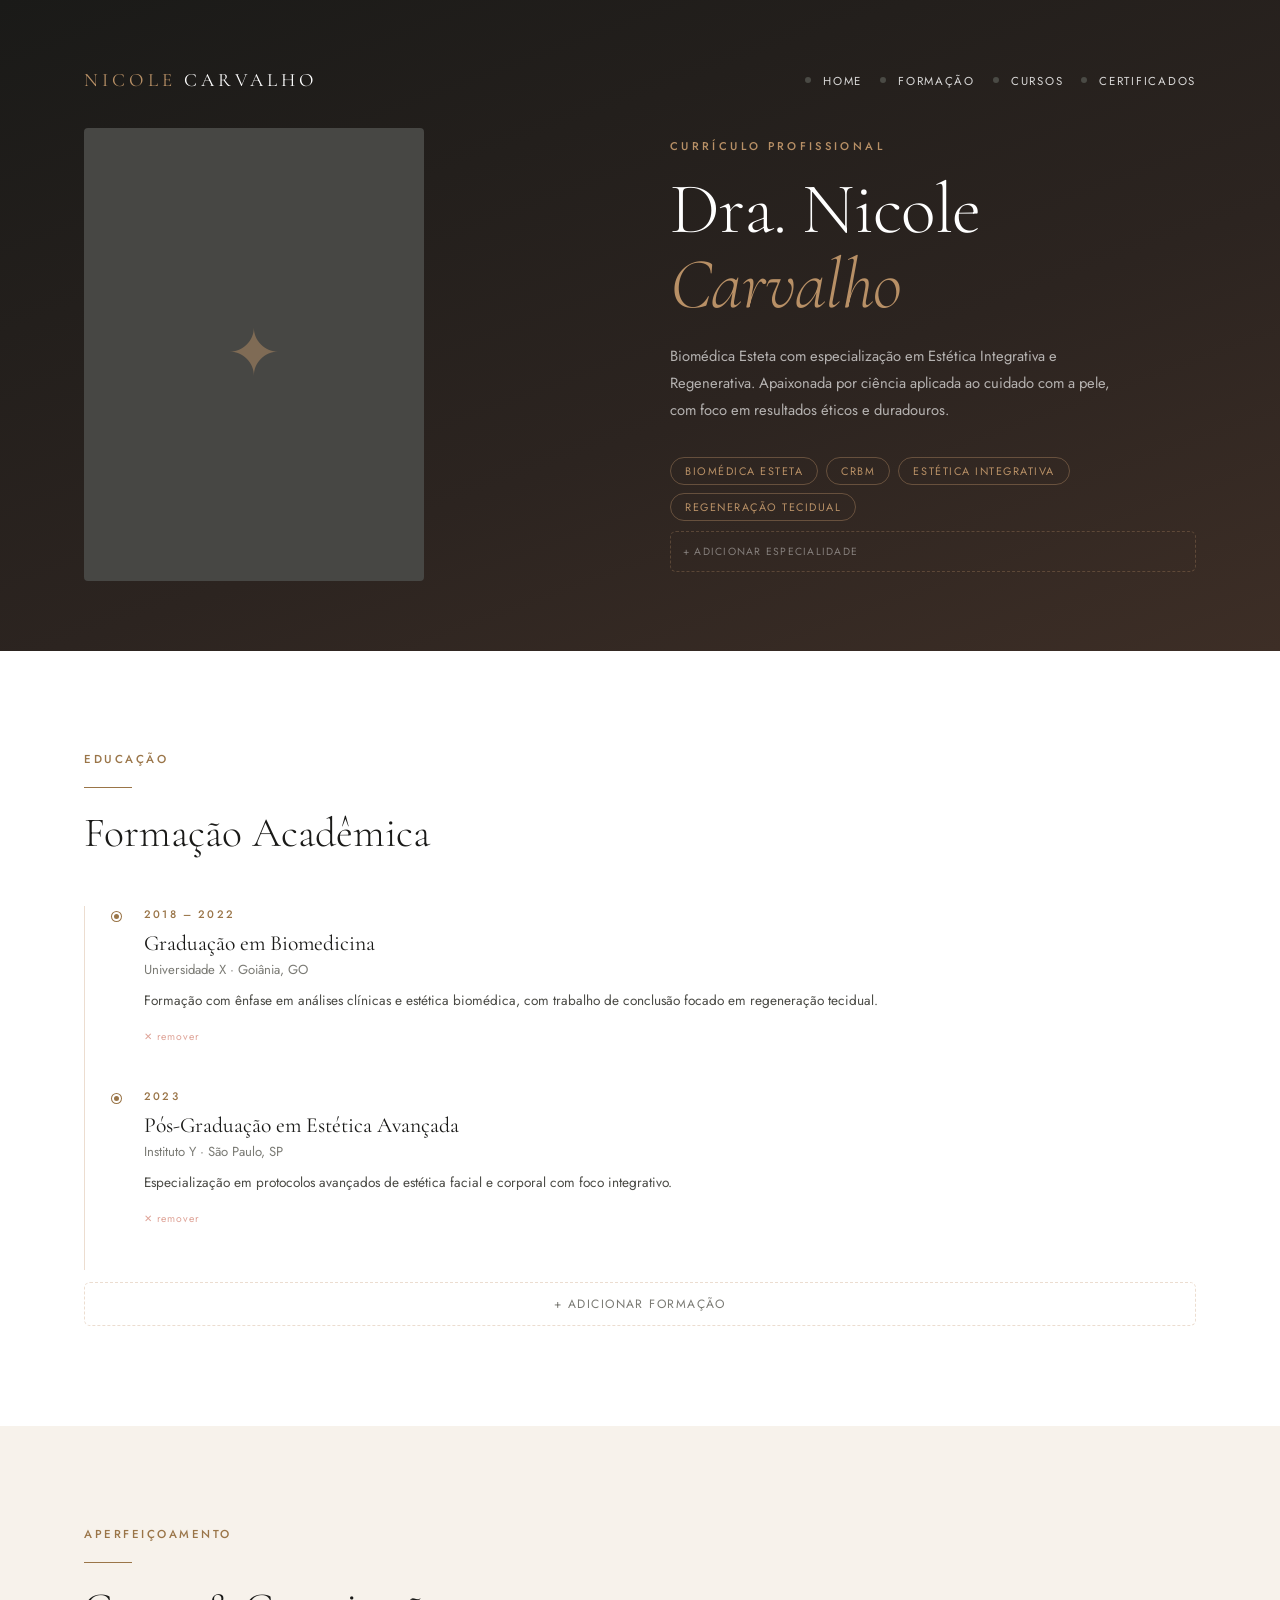
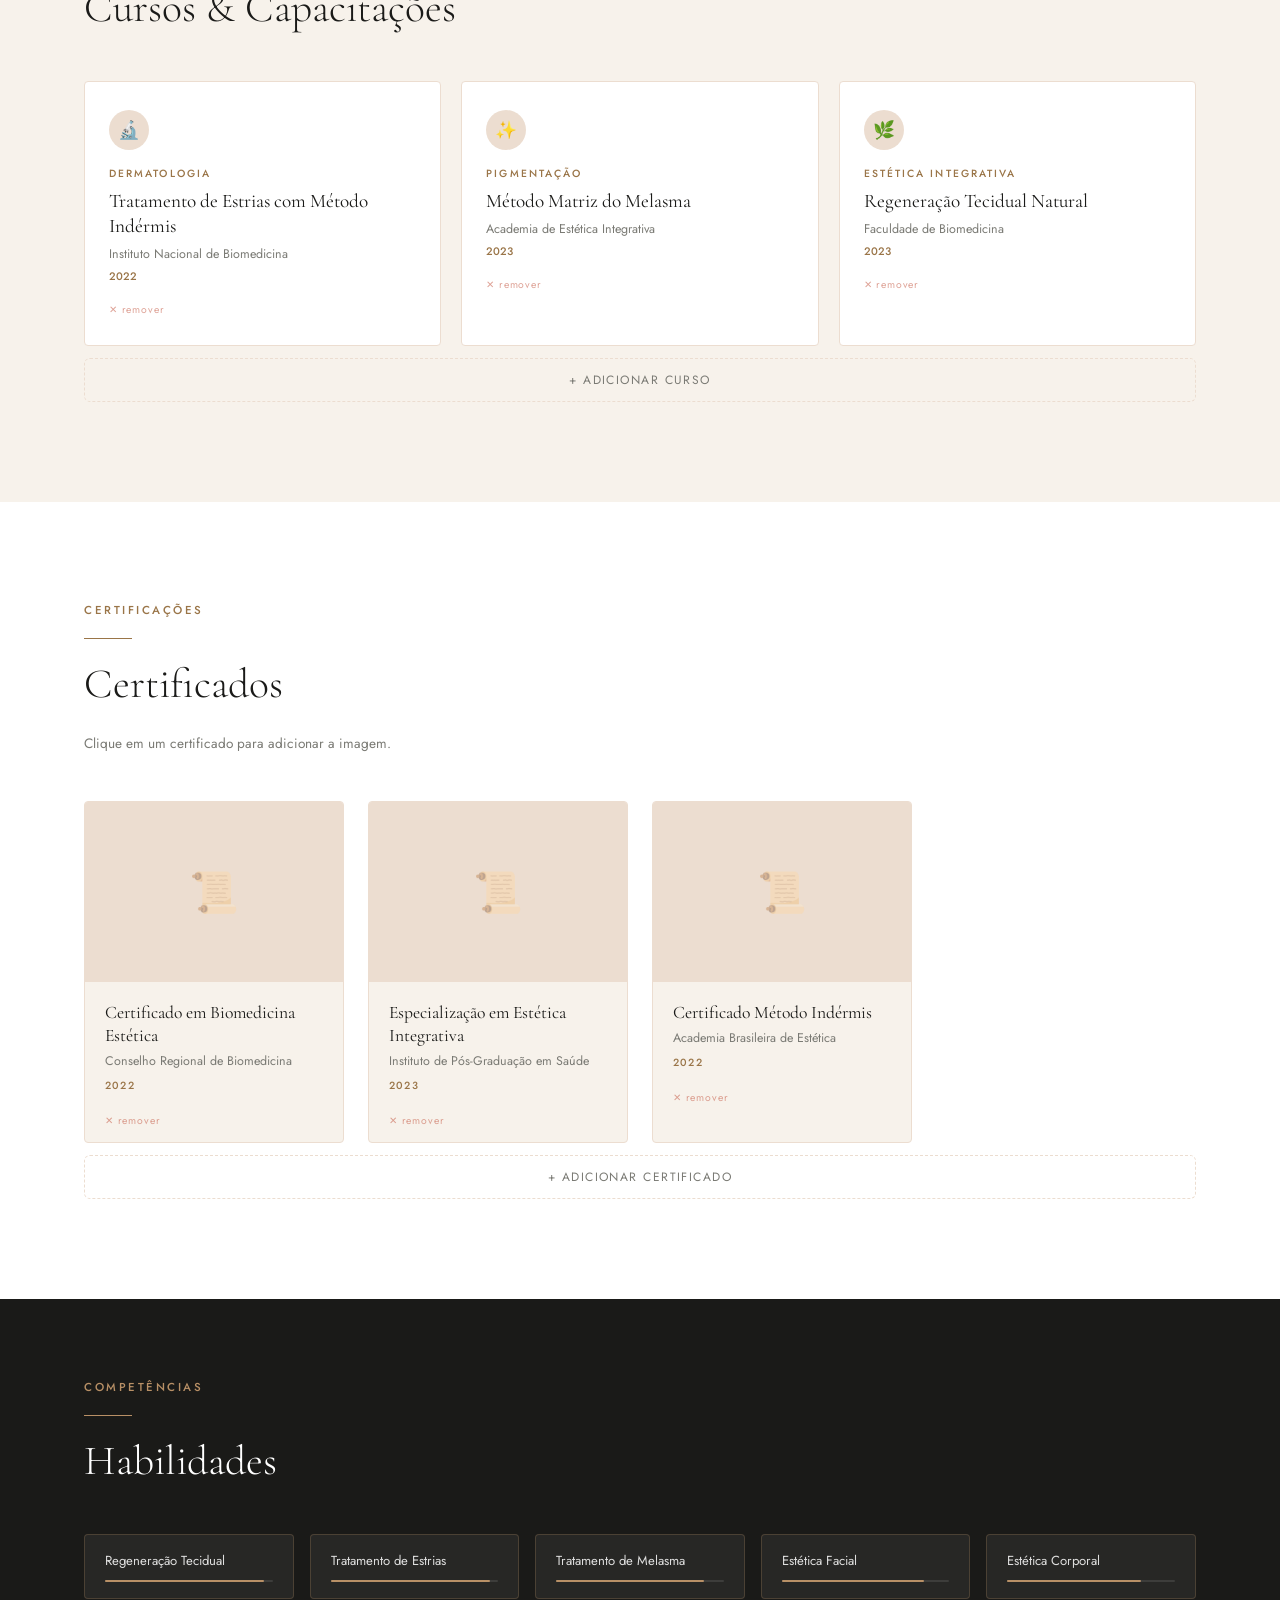
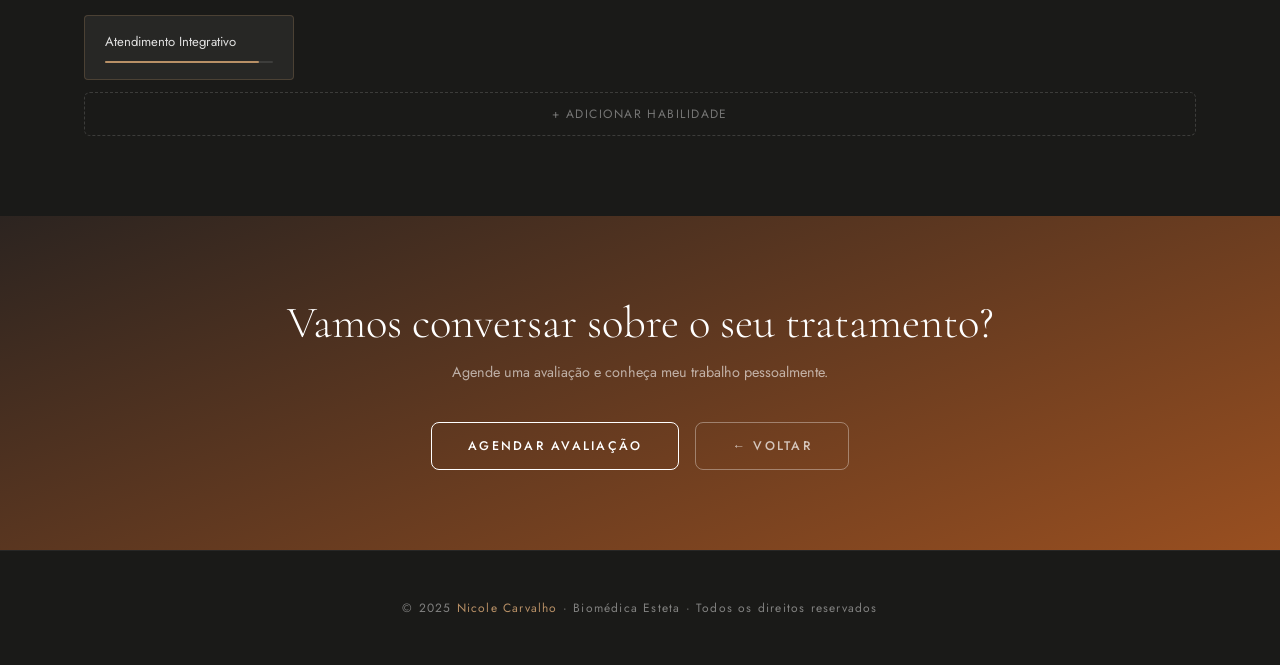
==== curriculo.html @ 8fb238f2 "Web site - Modular para Clinicas estéticas" ====
﻿<!DOCTYPE html>
<html lang="pt-BR">
<head>
  <meta charset="UTF-8" />
  <meta name="viewport" content="width=device-width, initial-scale=1.0" />
  <title>Currículo | Dra. Nicole Carvalho</title>
  <link rel="preconnect" href="https://fonts.googleapis.com" />
  <link rel="preconnect" href="https://fonts.gstatic.com" crossorigin />
  <link href="https://fonts.googleapis.com/css2?family=Cormorant+Garamond:ital,wght@0,300;0,400;0,500;0,600;1,300;1,400&family=Jost:wght@300;400;500;600&display=swap" rel="stylesheet" />

  <style>
    :root {
      --primary:       #9a7548;
      --primary-light: #b89066;
      --primary-dark:  #7a5a32;
      --cream:         #f7f2eb;
      --cream-dark:    #ecddd0;
      --dark:          #1a1a18;
      --mid:           #3d3d3a;
      --text-body:     #4a4a45;
      --text-light:    #7a7a74;
      --white:         #ffffff;
      --font-display:  'Cormorant Garamond', serif;
      --font-body:     'Jost', sans-serif;
      --transition:    0.38s cubic-bezier(0.4,0,0.2,1);
    }
    *, *::before, *::after { box-sizing: border-box; margin: 0; padding: 0; }
    html { scroll-behavior: smooth; font-size: 16px; }
    body { font-family: var(--font-body); color: var(--text-body); background: var(--white); overflow-x: hidden; -webkit-font-smoothing: antialiased; }
    img { display: block; max-width: 100%; height: auto; }
    a { text-decoration: none; color: inherit; }
    .container { max-width: 1160px; margin: 0 auto; padding: 0 24px; }
    .section-label { font-family: var(--font-body); font-size: 0.72rem; font-weight: 500; letter-spacing: 0.22em; text-transform: uppercase; color: var(--primary); display: block; margin-bottom: 16px; }
    .divider { width: 48px; height: 1px; background: var(--primary); margin: 20px 0; }
    .divider--center { margin: 20px auto; }
    .btn { display: inline-block; font-family: var(--font-body); font-size: 0.78rem; font-weight: 500; letter-spacing: 0.18em; text-transform: uppercase; padding: 14px 36px; border: 1.5px solid var(--primary); color: var(--primary); background: transparent; cursor: pointer; transition: var(--transition); border-radius: 8px; text-align: center; }
    .btn:hover { background: var(--primary); color: var(--white); }
    .btn--solid { background: var(--primary); color: var(--white); }
    .btn--solid:hover { background: var(--primary-dark); border-color: var(--primary-dark); }
    .btn--white { border-color: var(--white); color: var(--white); }
    .btn--white:hover { background: var(--white); color: var(--primary); }

    /* ===== HIDDEN FILE INPUTS (used by page-level add buttons) ===== */
    .img-upload-input { display: none; }

    /* ===== ADD ITEM BUTTONS ===== */
    .add-item-btn {
      display: block; width: 100%; text-align: center;
      border: 1.5px dashed var(--cream-dark); border-radius: 6px;
      padding: 12px; cursor: pointer;
      font-family: 'Jost', sans-serif; font-size: 0.75rem;
      letter-spacing: 0.12em; text-transform: uppercase;
      color: var(--text-light); background: transparent;
      transition: 0.3s; margin-top: 12px;
    }
    .add-item-btn:hover { border-color: var(--primary); color: var(--primary); background: rgba(154,117,72,0.04); }

    /* ===== NAV ===== */
    nav { position: fixed; top: 48px; left: 0; right: 0; z-index: 100; padding: 20px 0; transition: background var(--transition), padding var(--transition), box-shadow var(--transition); }
    nav.scrolled { background: rgba(26,26,24,0.96); padding: 13px 0; box-shadow: 0 2px 24px rgba(0,0,0,0.18); backdrop-filter: blur(12px); }
    .nav-inner { display: flex; align-items: center; justify-content: space-between; }
    .nav-logo { font-family: var(--font-display); font-size: 1.18rem; font-weight: 400; letter-spacing: 0.22em; text-transform: uppercase; color: var(--white); }
    .nav-logo span { color: var(--primary-light); }
    .nav-links { display: flex; gap: 36px; align-items: center; }
    .nav-links a { font-size: 0.72rem; font-weight: 400; letter-spacing: 0.15em; text-transform: uppercase; color: rgba(255,255,255,0.82); transition: color var(--transition); }
    .nav-links a:hover { color: var(--white); }
    .hamburger { display: none; flex-direction: column; gap: 5px; cursor: pointer; padding: 4px; background: none; border: none; }
    .hamburger span { display: block; width: 24px; height: 1.5px; background: var(--white); transition: var(--transition); }
    .mobile-menu { display: none; position: fixed; top: 0; left: 0; right: 0; bottom: 0; background: var(--dark); z-index: 9990; flex-direction: column; align-items: center; justify-content: center; gap: 40px; }
    .mobile-menu.open { display: flex; }
    .mobile-menu a { font-family: var(--font-display); font-size: 2rem; color: var(--white); letter-spacing: 0.1em; }
    .mobile-close { position: absolute; top: 70px; right: 24px; font-size: 1.8rem; color: var(--white); cursor: pointer; background: none; border: none; }

    /* ===== HERO CURRÍCULO ===== */
    #hero-cv {
      min-height: 60vh;
      background: linear-gradient(160deg, #1a1a18 0%, #2c2420 60%, #3d2e26 100%);
      display: flex; align-items: flex-end;
      padding-top: 48px; position: relative;
    }
    .hero-cv-content { position: relative; z-index: 2; padding: 80px 0 70px; width: 100%; }
    .hero-cv-grid { display: grid; grid-template-columns: 1fr 1fr; gap: 60px; align-items: center; }
    .hero-cv-foto {
      border-radius: 4px; overflow: hidden;
      aspect-ratio: 3/4; max-width: 340px;
      background: var(--mid); position: relative;
    }
    .hero-cv-foto img { width: 100%; height: 100%; object-fit: cover; }
    .hero-cv-foto-placeholder { width: 100%; height: 100%; display: flex; align-items: center; justify-content: center; background: rgba(255,255,255,0.05); }
    .hero-cv-foto-placeholder span { font-family: var(--font-display); font-size: 4rem; color: var(--primary-light); opacity: 0.5; }
    .hero-cv-text .eyebrow { font-size: 0.7rem; font-weight: 500; letter-spacing: 0.3em; text-transform: uppercase; color: var(--primary-light); margin-bottom: 18px; display: block; }
    .hero-cv-text h1 { font-family: var(--font-display); font-size: clamp(2.4rem, 6vw, 4.5rem); font-weight: 300; color: var(--white); letter-spacing: -0.01em; line-height: 1.05; margin-bottom: 20px; }
    .hero-cv-text h1 em { font-style: italic; color: var(--primary-light); }
    .hero-cv-text .bio { font-size: 0.92rem; color: rgba(255,255,255,0.65); line-height: 1.85; margin-bottom: 32px; max-width: 440px; }
    .hero-cv-tags { display: flex; flex-wrap: wrap; gap: 8px; }
    .cv-tag { display: inline-block; font-size: 0.68rem; letter-spacing: 0.14em; text-transform: uppercase; padding: 5px 14px; border: 1px solid rgba(184,144,102,0.4); border-radius: 20px; color: var(--primary-light); }

    /* ===== TIMELINE ===== */
    #formacao { padding: 100px 0; background: var(--white); }
    .cv-section-title { font-family: var(--font-display); font-size: clamp(1.8rem, 4vw, 2.6rem); font-weight: 300; color: var(--dark); margin-bottom: 48px; }
    .timeline { position: relative; padding-left: 32px; }
    .timeline::before { content: ''; position: absolute; left: 0; top: 0; bottom: 0; width: 1px; background: var(--cream-dark); }
    .timeline-item { position: relative; padding: 0 0 44px 28px; }
    .timeline-item::before { content: ''; position: absolute; left: -4.5px; top: 6px; width: 9px; height: 9px; border-radius: 50%; background: var(--primary); border: 2px solid var(--white); box-shadow: 0 0 0 1px var(--primary); }
    .timeline-year { font-size: 0.68rem; font-weight: 500; letter-spacing: 0.2em; text-transform: uppercase; color: var(--primary); margin-bottom: 8px; display: block; }
    .timeline-title { font-family: var(--font-display); font-size: 1.35rem; font-weight: 400; color: var(--dark); margin-bottom: 4px; }
    .timeline-inst { font-size: 0.82rem; color: var(--text-light); margin-bottom: 10px; }
    .timeline-desc { font-size: 0.85rem; color: var(--text-body); line-height: 1.75; }

    /* ===== CURSOS GRID ===== */
    #cursos { padding: 100px 0; background: var(--cream); }
    .cursos-grid { display: grid; grid-template-columns: repeat(auto-fill, minmax(280px, 1fr)); gap: 20px; margin-top: 48px; }
    .curso-card {
      background: var(--white); border-radius: 4px; padding: 28px 24px;
      border: 1px solid var(--cream-dark);
      transition: var(--transition);
    }
    .curso-card:hover { box-shadow: 0 8px 32px rgba(26,26,24,0.1); transform: translateY(-4px); }
    .curso-card-icon { width: 40px; height: 40px; border-radius: 50%; background: var(--cream-dark); display: flex; align-items: center; justify-content: center; margin-bottom: 16px; font-size: 1.1rem; }
    .curso-card-area { font-size: 0.65rem; letter-spacing: 0.2em; text-transform: uppercase; color: var(--primary); font-weight: 500; margin-bottom: 8px; display: block; }
    .curso-card-name { font-family: var(--font-display); font-size: 1.2rem; font-weight: 400; color: var(--dark); margin-bottom: 6px; line-height: 1.3; }
    .curso-card-inst { font-size: 0.78rem; color: var(--text-light); }
    .curso-card-year { font-size: 0.68rem; color: var(--primary); margin-top: 12px; font-weight: 500; }
    .delete-btn { display: block; margin-top: 16px; font-size: 0.65rem; color: rgba(200,100,80,0.6); cursor: pointer; background: none; border: none; font-family: 'Jost', sans-serif; letter-spacing: 0.08em; padding: 0; transition: 0.2s; }
    .delete-btn:hover { color: rgba(200,60,40,0.9); }

    /* ===== CERTIFICADOS ===== */
    #certificados { padding: 100px 0; background: var(--white); }
    .cert-grid { display: grid; grid-template-columns: repeat(auto-fill, minmax(260px, 1fr)); gap: 24px; margin-top: 48px; }
    .cert-card {
      border-radius: 4px; overflow: hidden;
      background: var(--cream);
      border: 1px solid var(--cream-dark);
      transition: var(--transition);
      position: relative;
    }
    .cert-card:hover { box-shadow: 0 8px 32px rgba(26,26,24,0.1); }
    .cert-img-wrap { height: 180px; overflow: hidden; background: var(--cream-dark); position: relative; cursor: pointer; }
    .cert-img-wrap img { width: 100%; height: 100%; object-fit: cover; transition: transform 0.5s; }
    .cert-card:hover .cert-img-wrap img { transform: scale(1.04); }
    .cert-img-placeholder { width: 100%; height: 100%; display: flex; align-items: center; justify-content: center; font-size: 2.5rem; color: var(--primary); opacity: 0.4; }
    .cert-body { padding: 20px; }
    .cert-name { font-family: var(--font-display); font-size: 1.1rem; font-weight: 400; color: var(--dark); margin-bottom: 4px; line-height: 1.3; }
    .cert-issuer { font-size: 0.78rem; color: var(--text-light); }
    .cert-year { font-size: 0.65rem; color: var(--primary); font-weight: 500; letter-spacing: 0.12em; margin-top: 8px; display: block; }

    /* ===== HABILIDADES ===== */
    #habilidades { padding: 80px 0; background: var(--dark); }
    .skills-grid { display: grid; grid-template-columns: repeat(auto-fill, minmax(200px, 1fr)); gap: 16px; margin-top: 40px; }
    .skill-pill { background: rgba(255,255,255,0.06); border: 1px solid rgba(184,144,102,0.25); border-radius: 4px; padding: 16px 20px; }
    .skill-pill-name { font-size: 0.82rem; color: rgba(255,255,255,0.85); font-weight: 400; margin-bottom: 10px; }
    .skill-bar-track { height: 2px; background: rgba(255,255,255,0.1); border-radius: 2px; }
    .skill-bar-fill { height: 100%; background: var(--primary-light); border-radius: 2px; transition: width 1s ease; }

    /* ===== FOOTER ===== */
    footer { background: var(--dark); border-top: 1px solid rgba(255,255,255,0.06); padding: 48px 0; text-align: center; }
    footer p { color: rgba(255,255,255,0.45); font-size: 0.75rem; letter-spacing: 0.1em; }
    footer span { color: var(--primary-light); }

    /* ===== FADE ===== */
    .fade-up { opacity: 0; transform: translateY(28px); transition: opacity 0.8s ease, transform 0.8s ease; }
    .fade-up.visible { opacity: 1; transform: translateY(0); }

    @media (max-width: 768px) {
      nav { top: 48px; }
      .nav-links { display: none; }
      .hamburger { display: flex; }
      .hero-cv-grid { grid-template-columns: 1fr; gap: 36px; }
      .hero-cv-foto { max-width: 200px; margin: 0 auto; }
    }
  </style>

  <!-- Visual Editor (global) -->
  <link rel="stylesheet" href="editor/editor.css">
</head>
<body>

<!-- MOBILE MENU -->
<div class="mobile-menu" id="mobileMenu">
  <button class="mobile-close" id="mobileClose">✕</button>
  <a href="index.html">Home</a>
  <a href="curriculo.html">Currículo</a>
  <a href="#formacao">Formação</a>
  <a href="#cursos">Cursos</a>
  <a href="#certificados">Certificados</a>
</div>

<!-- NAV -->
<nav id="navbar">
  <div class="container">
    <div class="nav-inner">
      <a href="index.html" class="nav-logo"><span>Nicole</span> Carvalho</a>
      <ul class="nav-links">
        <li><a href="index.html">Home</a></li>
        <li><a href="#formacao">Formação</a></li>
        <li><a href="#cursos">Cursos</a></li>
        <li><a href="#certificados">Certificados</a></li>
      </ul>
      <button class="hamburger" id="hamburger" aria-label="Menu">
        <span></span><span></span><span></span>
      </button>
    </div>
  </div>
</nav>

<!-- HERO CV -->
<section id="hero-cv">
  <div class="hero-cv-content">
    <div class="container">
      <div class="hero-cv-grid">

        <!-- Foto -->
        <div>
          <div class="hero-cv-foto" onclick="document.getElementById('file-cv-foto').click()">
            <div class="hero-cv-foto-placeholder" id="cv-foto-placeholder">
              <span>✦</span>
            </div>
            <img id="cv-foto" src="" alt="" style="position:absolute;inset:0;width:100%;height:100%;object-fit:cover;display:none;" />
          </div>
          <input type="file" accept="image/*" class="img-upload-input" id="file-cv-foto" onchange="changeImg(event, 'cv-foto', 'cv-foto-placeholder')" />
        </div>

        <!-- Texto -->
        <div class="hero-cv-text">
          <span class="eyebrow">Currículo Profissional</span>
          <h1>
            <span>Dra. Nicole</span><br>
            <em>Carvalho</em>
          </h1>
          <p class="bio">
            Biomédica Esteta com especialização em Estética Integrativa e Regenerativa. Apaixonada por ciência aplicada ao cuidado com a pele, com foco em resultados éticos e duradouros.
          </p>
          <div class="hero-cv-tags" id="tags-container">
            <span class="cv-tag">Biomédica Esteta</span>
            <span class="cv-tag">CRBM</span>
            <span class="cv-tag">Estética Integrativa</span>
            <span class="cv-tag">Regeneração Tecidual</span>
          </div>
          <button class="add-item-btn" onclick="addTag()" style="border-color: rgba(184,144,102,0.3); color: rgba(255,255,255,0.4); margin-top: 10px; text-align: left; background: transparent; font-size:0.65rem;">+ Adicionar especialidade</button>
        </div>

      </div>
    </div>
  </div>
</section>

<!-- FORMAÇÃO ACADÊMICA -->
<section id="formacao">
  <div class="container">
    <div class="fade-up">
      <span class="section-label">Educação</span>
      <div class="divider"></div>
      <h2 class="cv-section-title">Formação Acadêmica</h2>
    </div>
    <div class="timeline fade-up" id="timeline-formacao">
      <!-- Item 1 -->
      <div class="timeline-item" id="form-item-0">
        <span class="timeline-year">2018 – 2022</span>
        <h3 class="timeline-title">Graduação em Biomedicina</h3>
        <p class="timeline-inst">Universidade X · Goiânia, GO</p>
        <p class="timeline-desc">Formação com ênfase em análises clínicas e estética biomédica, com trabalho de conclusão focado em regeneração tecidual.</p>
        <button class="delete-btn" onclick="removeItem(this.closest('.timeline-item'))">✕ remover</button>
      </div>
      <!-- Item 2 -->
      <div class="timeline-item" id="form-item-1">
        <span class="timeline-year">2023</span>
        <h3 class="timeline-title">Pós-Graduação em Estética Avançada</h3>
        <p class="timeline-inst">Instituto Y · São Paulo, SP</p>
        <p class="timeline-desc">Especialização em protocolos avançados de estética facial e corporal com foco integrativo.</p>
        <button class="delete-btn" onclick="removeItem(this.closest('.timeline-item'))">✕ remover</button>
      </div>
    </div>
    <button class="add-item-btn" onclick="addFormacao()">+ Adicionar formação</button>
  </div>
</section>

<!-- CURSOS -->
<section id="cursos">
  <div class="container">
    <div class="fade-up">
      <span class="section-label">Aperfeiçoamento</span>
      <div class="divider"></div>
      <h2 class="cv-section-title">Cursos & Capacitações</h2>
    </div>
    <div class="cursos-grid fade-up" id="cursos-grid">
      <!-- Curso 1 -->
      <div class="curso-card">
        <div class="curso-card-icon">🔬</div>
        <span class="curso-card-area">Dermatologia</span>
        <h3 class="curso-card-name">Tratamento de Estrias com Método Indérmis</h3>
        <p class="curso-card-inst">Instituto Nacional de Biomedicina</p>
        <span class="curso-card-year">2022</span>
        <button class="delete-btn" onclick="removeItem(this.closest('.curso-card'))">✕ remover</button>
      </div>
      <!-- Curso 2 -->
      <div class="curso-card">
        <div class="curso-card-icon">✨</div>
        <span class="curso-card-area">Pigmentação</span>
        <h3 class="curso-card-name">Método Matriz do Melasma</h3>
        <p class="curso-card-inst">Academia de Estética Integrativa</p>
        <span class="curso-card-year">2023</span>
        <button class="delete-btn" onclick="removeItem(this.closest('.curso-card'))">✕ remover</button>
      </div>
      <!-- Curso 3 -->
      <div class="curso-card">
        <div class="curso-card-icon">🌿</div>
        <span class="curso-card-area">Estética Integrativa</span>
        <h3 class="curso-card-name">Regeneração Tecidual Natural</h3>
        <p class="curso-card-inst">Faculdade de Biomedicina</p>
        <span class="curso-card-year">2023</span>
        <button class="delete-btn" onclick="removeItem(this.closest('.curso-card'))">✕ remover</button>
      </div>
    </div>
    <button class="add-item-btn" onclick="addCurso()">+ Adicionar curso</button>
  </div>
</section>

<!-- CERTIFICADOS -->
<section id="certificados">
  <div class="container">
    <div class="fade-up">
      <span class="section-label">Certificações</span>
      <div class="divider"></div>
      <h2 class="cv-section-title">Certificados</h2>
      <p style="font-size:0.85rem;color:var(--text-light);margin-top:-24px;margin-bottom:0;">Clique em um certificado para adicionar a imagem.</p>
    </div>
    <div class="cert-grid fade-up" id="cert-grid">
      <!-- Cert 1 -->
      <div class="cert-card">
        <div class="cert-img-wrap" onclick="triggerCertImg(this)">
          <div class="cert-img-placeholder">📜</div>
          <img style="display:none;position:absolute;inset:0;width:100%;height:100%;object-fit:cover;" alt="" />
          <input type="file" accept="image/*" class="img-upload-input" onchange="setCertImg(event, this)" />
        </div>
        <div class="cert-body">
          <p class="cert-name">Certificado em Biomedicina Estética</p>
          <p class="cert-issuer">Conselho Regional de Biomedicina</p>
          <span class="cert-year">2022</span>
        </div>
        <button class="delete-btn" style="margin: 0 20px 14px;" onclick="removeItem(this.closest('.cert-card'))">✕ remover</button>
      </div>
      <!-- Cert 2 -->
      <div class="cert-card">
        <div class="cert-img-wrap" onclick="triggerCertImg(this)">
          <div class="cert-img-placeholder">📜</div>
          <img style="display:none;position:absolute;inset:0;width:100%;height:100%;object-fit:cover;" alt="" />
          <input type="file" accept="image/*" class="img-upload-input" onchange="setCertImg(event, this)" />
        </div>
        <div class="cert-body">
          <p class="cert-name">Especialização em Estética Integrativa</p>
          <p class="cert-issuer">Instituto de Pós-Graduação em Saúde</p>
          <span class="cert-year">2023</span>
        </div>
        <button class="delete-btn" style="margin: 0 20px 14px;" onclick="removeItem(this.closest('.cert-card'))">✕ remover</button>
      </div>
      <!-- Cert 3 -->
      <div class="cert-card">
        <div class="cert-img-wrap" onclick="triggerCertImg(this)">
          <div class="cert-img-placeholder">📜</div>
          <img style="display:none;position:absolute;inset:0;width:100%;height:100%;object-fit:cover;" alt="" />
          <input type="file" accept="image/*" class="img-upload-input" onchange="setCertImg(event, this)" />
        </div>
        <div class="cert-body">
          <p class="cert-name">Certificado Método Indérmis</p>
          <p class="cert-issuer">Academia Brasileira de Estética</p>
          <span class="cert-year">2022</span>
        </div>
        <button class="delete-btn" style="margin: 0 20px 14px;" onclick="removeItem(this.closest('.cert-card'))">✕ remover</button>
      </div>
    </div>
    <button class="add-item-btn" onclick="addCertificado()">+ Adicionar certificado</button>
  </div>
</section>

<!-- HABILIDADES -->
<section id="habilidades">
  <div class="container">
    <div class="fade-up">
      <span class="section-label" style="color: var(--primary-light);">Competências</span>
      <div class="divider" style="background: var(--primary-light);"></div>
      <h2 class="cv-section-title" style="color: var(--white);">Habilidades</h2>
    </div>
    <div class="skills-grid fade-up" id="skills-grid">
      <div class="skill-pill">
        <div class="skill-pill-name">Regeneração Tecidual</div>
        <div class="skill-bar-track"><div class="skill-bar-fill" style="width:95%"></div></div>
      </div>
      <div class="skill-pill">
        <div class="skill-pill-name">Tratamento de Estrias</div>
        <div class="skill-bar-track"><div class="skill-bar-fill" style="width:95%"></div></div>
      </div>
      <div class="skill-pill">
        <div class="skill-pill-name">Tratamento de Melasma</div>
        <div class="skill-bar-track"><div class="skill-bar-fill" style="width:88%"></div></div>
      </div>
      <div class="skill-pill">
        <div class="skill-pill-name">Estética Facial</div>
        <div class="skill-bar-track"><div class="skill-bar-fill" style="width:85%"></div></div>
      </div>
      <div class="skill-pill">
        <div class="skill-pill-name">Estética Corporal</div>
        <div class="skill-bar-track"><div class="skill-bar-fill" style="width:80%"></div></div>
      </div>
      <div class="skill-pill">
        <div class="skill-pill-name">Atendimento Integrativo</div>
        <div class="skill-bar-track"><div class="skill-bar-fill" style="width:92%"></div></div>
      </div>
    </div>
    <button class="add-item-btn" onclick="addSkill()" style="border-color: rgba(255,255,255,0.15); color: rgba(255,255,255,0.4); background: transparent;">+ Adicionar habilidade</button>
  </div>
</section>

<!-- FOOTER -->
<section style="background: linear-gradient(160deg, #2c2420 0%, #994f20 100%); padding: 80px 0;">
  <div class="container" style="text-align:center;">
    <h2 style="font-family:var(--font-display);font-size:clamp(1.8rem,4vw,2.8rem);font-weight:300;color:#fff;margin-bottom:12px;">Vamos conversar sobre o seu tratamento?</h2>
    <p style="color:rgba(255,255,255,0.6);margin-bottom:40px;font-size:0.9rem;">Agende uma avaliação e conheça meu trabalho pessoalmente.</p>
    <div style="display:flex;gap:16px;justify-content:center;flex-wrap:wrap;">
      <a href="https://wa.me/5562982119250" target="_blank" class="btn btn--white">Agendar Avaliação</a>
      <a href="index.html" class="btn" style="border-color:rgba(255,255,255,0.35);color:rgba(255,255,255,0.7);">← Voltar</a>
    </div>
  </div>
</section>
<footer>
  <p>© 2025 <span>Nicole Carvalho</span> · Biomédica Esteta · Todos os direitos reservados</p>
</footer>

<script>
  // ===== UTILITIES =====
  // Toast: delegate to the global VisualEditor when available, otherwise silent.
  function showToast(msg) {
    if (window.VisualEditor && typeof VisualEditor.toast === 'function') {
      VisualEditor.toast(msg);
    }
  }
  function removeItem(el) { el.remove(); showToast('Removido!'); }

  // ===== IMAGE HANDLERS =====
  function changeImg(event, imgId, placeholderId) {
    const file = event.target.files[0]; if (!file) return;
    const url = URL.createObjectURL(file);
    const img = document.getElementById(imgId);
    img.src = url; img.style.display = 'block';
    const ph = document.getElementById(placeholderId);
    if (ph) ph.style.display = 'none';
    showToast('Imagem atualizada!');
  }
  function triggerCertImg(wrap) { wrap.querySelector('input[type=file]').click(); }
  function setCertImg(event, input) {
    const file = event.target.files[0]; if (!file) return;
    const url = URL.createObjectURL(file);
    const wrap = input.closest('.cert-img-wrap');
    const img = wrap.querySelector('img');
    const ph = wrap.querySelector('.cert-img-placeholder');
    img.src = url; img.style.display = 'block'; img.style.position = 'absolute';
    if (ph) ph.style.display = 'none';
    showToast('Certificado atualizado!');
  }

  // ===== ADD ITEMS =====
  function addTag() {
    const tag = document.createElement('span');
    tag.className = 'cv-tag';
    tag.textContent = 'Nova especialidade';
    document.getElementById('tags-container').appendChild(tag);
    showToast('Especialidade adicionada!');
  }

  function addFormacao() {
    const tl = document.getElementById('timeline-formacao');
    const div = document.createElement('div');
    div.className = 'timeline-item';
    div.innerHTML = `
      <span class="timeline-year">2024</span>
      <h3 class="timeline-title">Nova formação</h3>
      <p class="timeline-inst">Instituição · Cidade</p>
      <p class="timeline-desc">Descrição da formação.</p>
      <button class="delete-btn" onclick="removeItem(this.closest('.timeline-item'))">✕ remover</button>`;
    tl.appendChild(div);
    showToast('Formação adicionada!');
  }

  function addCurso() {
    const grid = document.getElementById('cursos-grid');
    const div = document.createElement('div');
    div.className = 'curso-card';
    div.innerHTML = `
      <div class="curso-card-icon">📋</div>
      <span class="curso-card-area">Área</span>
      <h3 class="curso-card-name">Nome do Curso</h3>
      <p class="curso-card-inst">Instituição</p>
      <span class="curso-card-year">2024</span>
      <button class="delete-btn" onclick="removeItem(this.closest('.curso-card'))">✕ remover</button>`;
    grid.appendChild(div);
    showToast('Curso adicionado!');
  }

  function addCertificado() {
    const grid = document.getElementById('cert-grid');
    const div = document.createElement('div');
    div.className = 'cert-card';
    div.innerHTML = `
      <div class="cert-img-wrap" onclick="triggerCertImg(this)" style="height:180px;background:var(--cream-dark);overflow:hidden;position:relative;cursor:pointer;">
        <div class="cert-img-placeholder" style="width:100%;height:100%;display:flex;align-items:center;justify-content:center;font-size:2.5rem;color:var(--primary);opacity:0.4;">📜</div>
        <img style="display:none;position:absolute;inset:0;width:100%;height:100%;object-fit:cover;" alt="" />
        <input type="file" accept="image/*" class="img-upload-input" onchange="setCertImg(event, this)" />
      </div>
      <div class="cert-body">
        <p class="cert-name">Nome do Certificado</p>
        <p class="cert-issuer">Instituição Emissora</p>
        <span class="cert-year">2024</span>
      </div>
      <button class="delete-btn" style="margin:0 20px 14px;" onclick="removeItem(this.closest('.cert-card'))">✕ remover</button>`;
    grid.appendChild(div);
    showToast('Certificado adicionado!');
  }

  function addSkill() {
    const grid = document.getElementById('skills-grid');
    const div = document.createElement('div');
    div.className = 'skill-pill';
    div.innerHTML = `
      <div class="skill-pill-name">Nova Habilidade</div>
      <div class="skill-bar-track"><div class="skill-bar-fill" style="width:80%"></div></div>`;
    grid.appendChild(div);
    if (window.VisualEditor && typeof VisualEditor.setupSkillBars === 'function') {
      VisualEditor.setupSkillBars();
    }
    showToast('Habilidade adicionada!');
  }

  // ===== NAV =====
  window.addEventListener('scroll', () => {
    document.getElementById('navbar').classList.toggle('scrolled', window.scrollY > 60);
  }, { passive: true });
  document.getElementById('hamburger').addEventListener('click', () => document.getElementById('mobileMenu').classList.add('open'));
  document.getElementById('mobileClose').addEventListener('click', () => document.getElementById('mobileMenu').classList.remove('open'));

  // ===== FADE UP =====
  const obs = new IntersectionObserver((entries) => {
    entries.forEach(e => { if (e.isIntersecting) { e.target.classList.add('visible'); obs.unobserve(e.target); } });
  }, { threshold: 0.1, rootMargin: '0px 0px -30px 0px' });
  document.querySelectorAll('.fade-up').forEach(el => obs.observe(el));

</script>

<!-- Visual Editor (global) -->
<script src="editor/editor.js" defer></script>
</body>
</html>
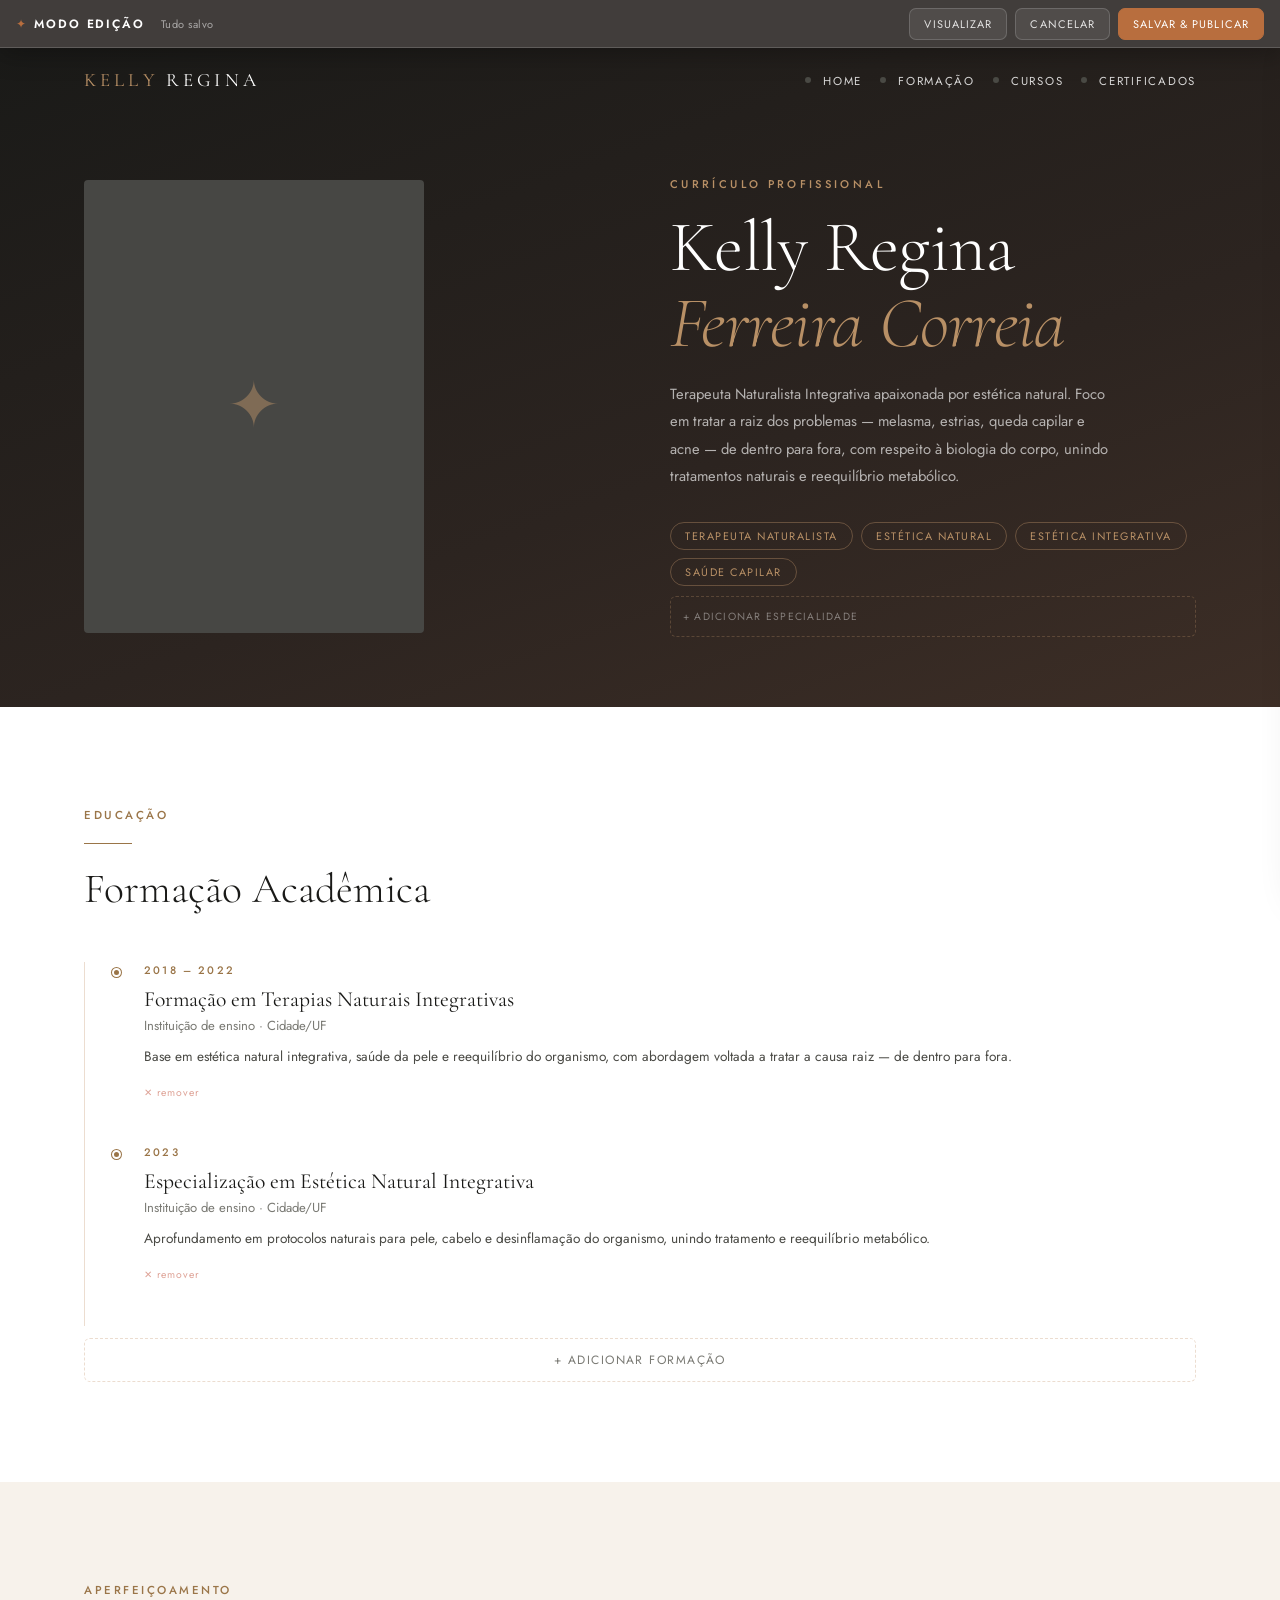
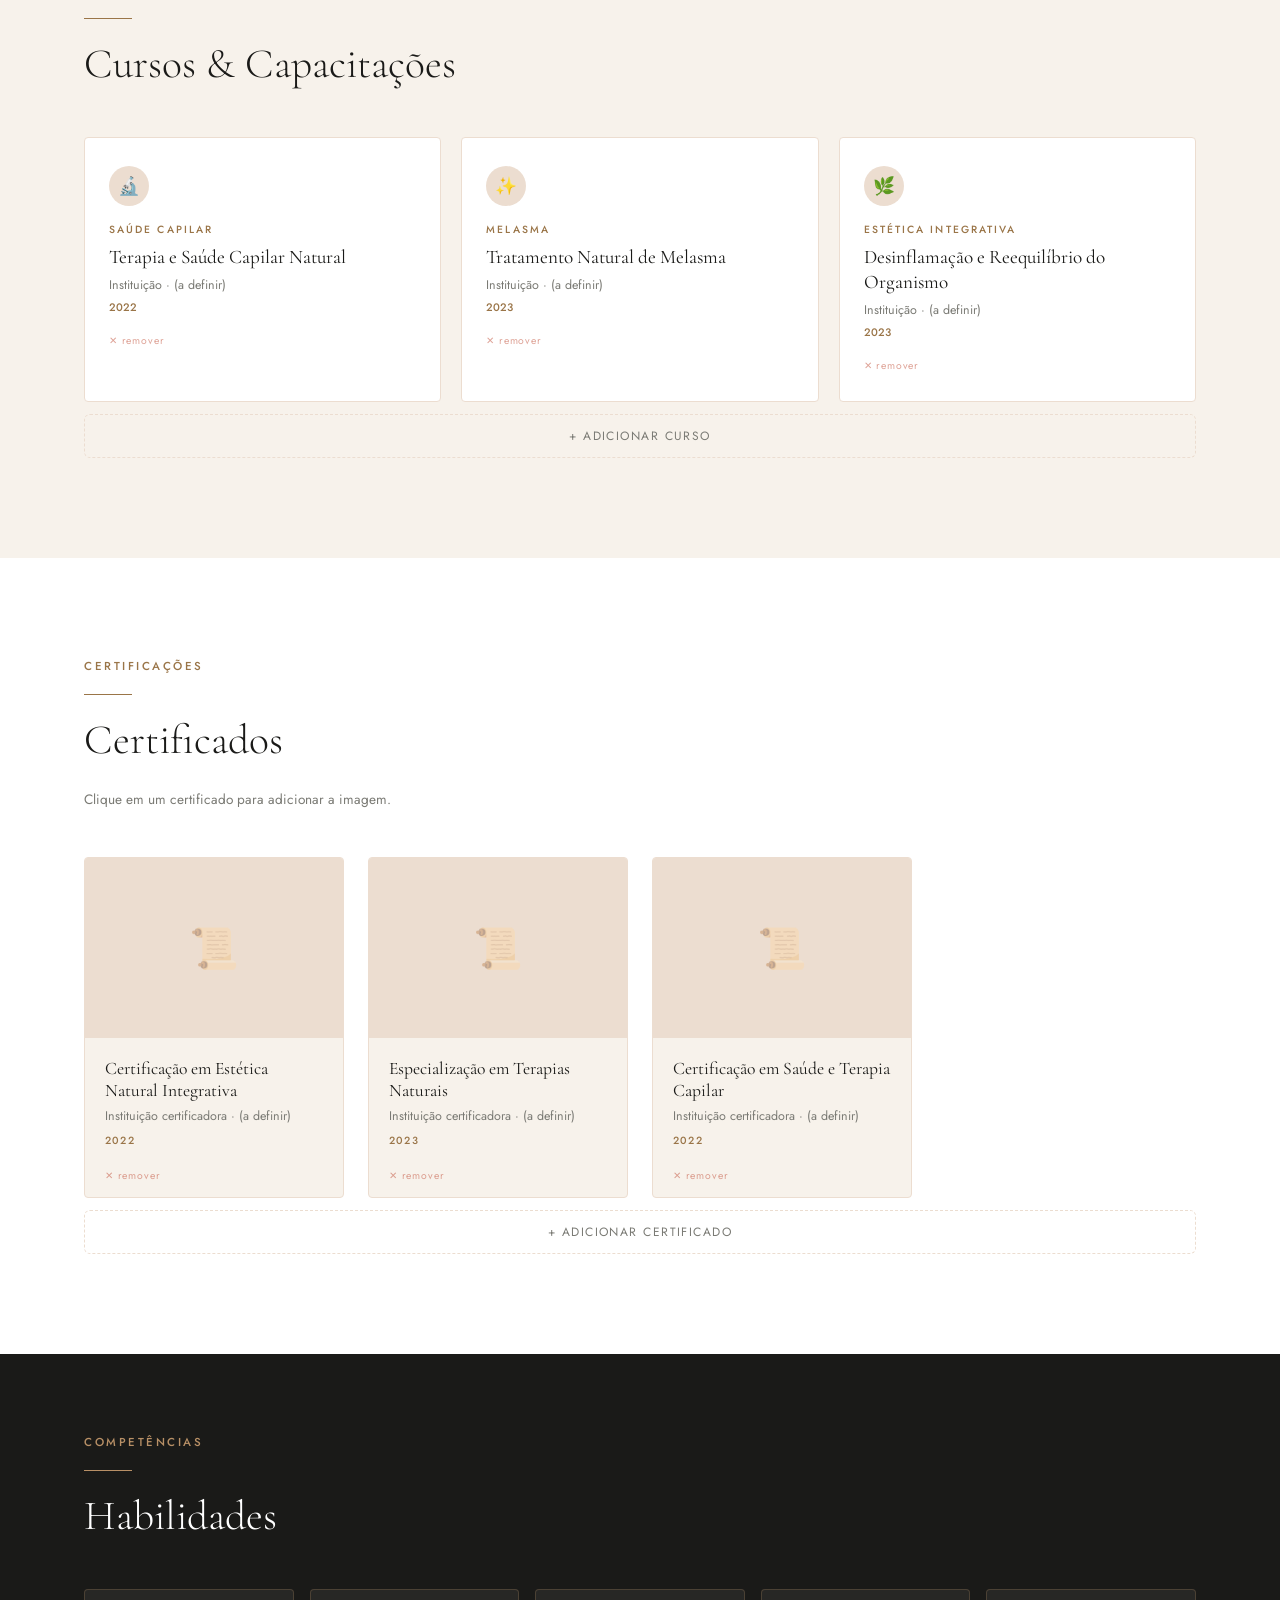
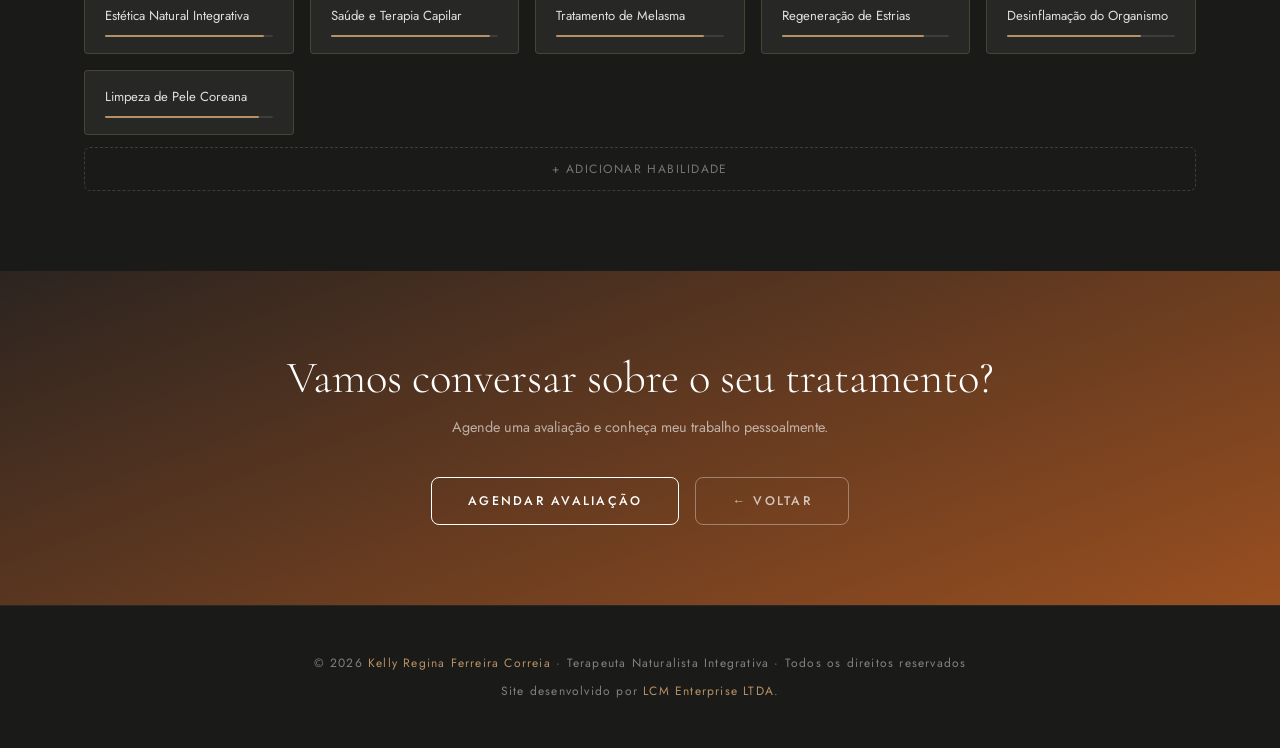
==== commit 6f53eb22: "Merge pull request #5 from LCM-ENTERPRISE-INC/Front-end-Felipe Front end felipe" ====
--- a/curriculo.html
+++ b/curriculo.html
@@ -3,7 +3,7 @@
 <head>
   <meta charset="UTF-8" />
   <meta name="viewport" content="width=device-width, initial-scale=1.0" />
-  <title>Currículo | Dra. Nicole Carvalho</title>
+  <title>Currículo | Kelly Regina Ferreira Correia — Terapeuta Naturalista Integrativa</title>
   <link rel="preconnect" href="https://fonts.googleapis.com" />
   <link rel="preconnect" href="https://fonts.gstatic.com" crossorigin />
   <link href="https://fonts.googleapis.com/css2?family=Cormorant+Garamond:ital,wght@0,300;0,400;0,500;0,600;1,300;1,400&family=Jost:wght@300;400;500;600&display=swap" rel="stylesheet" />
@@ -189,7 +189,7 @@
 <nav id="navbar">
   <div class="container">
     <div class="nav-inner">
-      <a href="index.html" class="nav-logo"><span>Nicole</span> Carvalho</a>
+      <a href="index.html" class="nav-logo"><span>Kelly</span> Regina</a>
       <ul class="nav-links">
         <li><a href="index.html">Home</a></li>
         <li><a href="#formacao">Formação</a></li>
@@ -224,17 +224,17 @@
         <div class="hero-cv-text">
           <span class="eyebrow">Currículo Profissional</span>
           <h1>
-            <span>Dra. Nicole</span><br>
-            <em>Carvalho</em>
+            <span>Kelly Regina</span><br>
+            <em>Ferreira Correia</em>
           </h1>
           <p class="bio">
-            Biomédica Esteta com especialização em Estética Integrativa e Regenerativa. Apaixonada por ciência aplicada ao cuidado com a pele, com foco em resultados éticos e duradouros.
+            Terapeuta Naturalista Integrativa apaixonada por estética natural. Foco em tratar a raiz dos problemas — melasma, estrias, queda capilar e acne — de dentro para fora, com respeito à biologia do corpo, unindo tratamentos naturais e reequilíbrio metabólico.
           </p>
           <div class="hero-cv-tags" id="tags-container">
-            <span class="cv-tag">Biomédica Esteta</span>
-            <span class="cv-tag">CRBM</span>
+            <span class="cv-tag">Terapeuta Naturalista</span>
+            <span class="cv-tag">Estética Natural</span>
             <span class="cv-tag">Estética Integrativa</span>
-            <span class="cv-tag">Regeneração Tecidual</span>
+            <span class="cv-tag">Saúde Capilar</span>
           </div>
           <button class="add-item-btn" onclick="addTag()" style="border-color: rgba(184,144,102,0.3); color: rgba(255,255,255,0.4); margin-top: 10px; text-align: left; background: transparent; font-size:0.65rem;">+ Adicionar especialidade</button>
         </div>
@@ -256,17 +256,17 @@
       <!-- Item 1 -->
       <div class="timeline-item" id="form-item-0">
         <span class="timeline-year">2018 – 2022</span>
-        <h3 class="timeline-title">Graduação em Biomedicina</h3>
-        <p class="timeline-inst">Universidade X · Goiânia, GO</p>
-        <p class="timeline-desc">Formação com ênfase em análises clínicas e estética biomédica, com trabalho de conclusão focado em regeneração tecidual.</p>
+        <h3 class="timeline-title">Formação em Terapias Naturais Integrativas</h3>
+        <p class="timeline-inst">Instituição de ensino · Cidade/UF</p>
+        <p class="timeline-desc">Base em estética natural integrativa, saúde da pele e reequilíbrio do organismo, com abordagem voltada a tratar a causa raiz — de dentro para fora.</p>
         <button class="delete-btn" onclick="removeItem(this.closest('.timeline-item'))">✕ remover</button>
       </div>
       <!-- Item 2 -->
       <div class="timeline-item" id="form-item-1">
         <span class="timeline-year">2023</span>
-        <h3 class="timeline-title">Pós-Graduação em Estética Avançada</h3>
-        <p class="timeline-inst">Instituto Y · São Paulo, SP</p>
-        <p class="timeline-desc">Especialização em protocolos avançados de estética facial e corporal com foco integrativo.</p>
+        <h3 class="timeline-title">Especialização em Estética Natural Integrativa</h3>
+        <p class="timeline-inst">Instituição de ensino · Cidade/UF</p>
+        <p class="timeline-desc">Aprofundamento em protocolos naturais para pele, cabelo e desinflamação do organismo, unindo tratamento e reequilíbrio metabólico.</p>
         <button class="delete-btn" onclick="removeItem(this.closest('.timeline-item'))">✕ remover</button>
       </div>
     </div>
@@ -286,18 +286,18 @@
       <!-- Curso 1 -->
       <div class="curso-card">
         <div class="curso-card-icon">🔬</div>
-        <span class="curso-card-area">Dermatologia</span>
-        <h3 class="curso-card-name">Tratamento de Estrias com Método Indérmis</h3>
-        <p class="curso-card-inst">Instituto Nacional de Biomedicina</p>
+        <span class="curso-card-area">Saúde Capilar</span>
+        <h3 class="curso-card-name">Terapia e Saúde Capilar Natural</h3>
+        <p class="curso-card-inst">Instituição · (a definir)</p>
         <span class="curso-card-year">2022</span>
         <button class="delete-btn" onclick="removeItem(this.closest('.curso-card'))">✕ remover</button>
       </div>
       <!-- Curso 2 -->
       <div class="curso-card">
         <div class="curso-card-icon">✨</div>
-        <span class="curso-card-area">Pigmentação</span>
-        <h3 class="curso-card-name">Método Matriz do Melasma</h3>
-        <p class="curso-card-inst">Academia de Estética Integrativa</p>
+        <span class="curso-card-area">Melasma</span>
+        <h3 class="curso-card-name">Tratamento Natural de Melasma</h3>
+        <p class="curso-card-inst">Instituição · (a definir)</p>
         <span class="curso-card-year">2023</span>
         <button class="delete-btn" onclick="removeItem(this.closest('.curso-card'))">✕ remover</button>
       </div>
@@ -305,8 +305,8 @@
       <div class="curso-card">
         <div class="curso-card-icon">🌿</div>
         <span class="curso-card-area">Estética Integrativa</span>
-        <h3 class="curso-card-name">Regeneração Tecidual Natural</h3>
-        <p class="curso-card-inst">Faculdade de Biomedicina</p>
+        <h3 class="curso-card-name">Desinflamação e Reequilíbrio do Organismo</h3>
+        <p class="curso-card-inst">Instituição · (a definir)</p>
         <span class="curso-card-year">2023</span>
         <button class="delete-btn" onclick="removeItem(this.closest('.curso-card'))">✕ remover</button>
       </div>
@@ -333,8 +333,8 @@
           <input type="file" accept="image/*" class="img-upload-input" onchange="setCertImg(event, this)" />
         </div>
         <div class="cert-body">
-          <p class="cert-name">Certificado em Biomedicina Estética</p>
-          <p class="cert-issuer">Conselho Regional de Biomedicina</p>
+          <p class="cert-name">Certificação em Estética Natural Integrativa</p>
+          <p class="cert-issuer">Instituição certificadora · (a definir)</p>
           <span class="cert-year">2022</span>
         </div>
         <button class="delete-btn" style="margin: 0 20px 14px;" onclick="removeItem(this.closest('.cert-card'))">✕ remover</button>
@@ -347,8 +347,8 @@
           <input type="file" accept="image/*" class="img-upload-input" onchange="setCertImg(event, this)" />
         </div>
         <div class="cert-body">
-          <p class="cert-name">Especialização em Estética Integrativa</p>
-          <p class="cert-issuer">Instituto de Pós-Graduação em Saúde</p>
+          <p class="cert-name">Especialização em Terapias Naturais</p>
+          <p class="cert-issuer">Instituição certificadora · (a definir)</p>
           <span class="cert-year">2023</span>
         </div>
         <button class="delete-btn" style="margin: 0 20px 14px;" onclick="removeItem(this.closest('.cert-card'))">✕ remover</button>
@@ -361,8 +361,8 @@
           <input type="file" accept="image/*" class="img-upload-input" onchange="setCertImg(event, this)" />
         </div>
         <div class="cert-body">
-          <p class="cert-name">Certificado Método Indérmis</p>
-          <p class="cert-issuer">Academia Brasileira de Estética</p>
+          <p class="cert-name">Certificação em Saúde e Terapia Capilar</p>
+          <p class="cert-issuer">Instituição certificadora · (a definir)</p>
           <span class="cert-year">2022</span>
         </div>
         <button class="delete-btn" style="margin: 0 20px 14px;" onclick="removeItem(this.closest('.cert-card'))">✕ remover</button>
@@ -382,11 +382,11 @@
     </div>
     <div class="skills-grid fade-up" id="skills-grid">
       <div class="skill-pill">
-        <div class="skill-pill-name">Regeneração Tecidual</div>
+        <div class="skill-pill-name">Estética Natural Integrativa</div>
         <div class="skill-bar-track"><div class="skill-bar-fill" style="width:95%"></div></div>
       </div>
       <div class="skill-pill">
-        <div class="skill-pill-name">Tratamento de Estrias</div>
+        <div class="skill-pill-name">Saúde e Terapia Capilar</div>
         <div class="skill-bar-track"><div class="skill-bar-fill" style="width:95%"></div></div>
       </div>
       <div class="skill-pill">
@@ -394,15 +394,15 @@
         <div class="skill-bar-track"><div class="skill-bar-fill" style="width:88%"></div></div>
       </div>
       <div class="skill-pill">
-        <div class="skill-pill-name">Estética Facial</div>
+        <div class="skill-pill-name">Regeneração de Estrias</div>
         <div class="skill-bar-track"><div class="skill-bar-fill" style="width:85%"></div></div>
       </div>
       <div class="skill-pill">
-        <div class="skill-pill-name">Estética Corporal</div>
+        <div class="skill-pill-name">Desinflamação do Organismo</div>
         <div class="skill-bar-track"><div class="skill-bar-fill" style="width:80%"></div></div>
       </div>
       <div class="skill-pill">
-        <div class="skill-pill-name">Atendimento Integrativo</div>
+        <div class="skill-pill-name">Limpeza de Pele Coreana</div>
         <div class="skill-bar-track"><div class="skill-bar-fill" style="width:92%"></div></div>
       </div>
     </div>
@@ -416,13 +416,14 @@
     <h2 style="font-family:var(--font-display);font-size:clamp(1.8rem,4vw,2.8rem);font-weight:300;color:#fff;margin-bottom:12px;">Vamos conversar sobre o seu tratamento?</h2>
     <p style="color:rgba(255,255,255,0.6);margin-bottom:40px;font-size:0.9rem;">Agende uma avaliação e conheça meu trabalho pessoalmente.</p>
     <div style="display:flex;gap:16px;justify-content:center;flex-wrap:wrap;">
-      <a href="https://wa.me/5562982119250" target="_blank" class="btn btn--white">Agendar Avaliação</a>
+      <a href="https://wa.me/5599999999999" target="_blank" class="btn btn--white">Agendar Avaliação</a>
       <a href="index.html" class="btn" style="border-color:rgba(255,255,255,0.35);color:rgba(255,255,255,0.7);">← Voltar</a>
     </div>
   </div>
 </section>
 <footer>
-  <p>© 2025 <span>Nicole Carvalho</span> · Biomédica Esteta · Todos os direitos reservados</p>
+  <p>© 2026 <span>Kelly Regina Ferreira Correia</span> · Terapeuta Naturalista Integrativa · Todos os direitos reservados</p>
+  <p style="margin-top:10px;">Site desenvolvido por <a href="https://www.instagram.com/lcm.enterprise?igsh=NHVqYzVnOHphaTc3" target="_blank" rel="noopener" style="color:var(--primary-light);">LCM Enterprise LTDA</a>.</p>
 </footer>
 
 <script>
--- a/editor/editor.css
+++ b/editor/editor.css
@@ -0,0 +1,269 @@
+/* ============================================================
+   VisualEditor — Global Inline Visual Editor  (v2.1.0)
+   Every selector is namespaced with .editor-* and isolated so it
+   NEVER interferes with the host site's own design / layout.
+   ============================================================ */
+
+:root {
+  --editor-accent: #b86e3e;
+  --editor-accent-2: #9a7548;
+  --editor-bar-h: 48px;
+  --editor-ink: #1f1813;
+  --editor-bg: rgba(24, 19, 16, 0.82);
+  --editor-glass: rgba(255, 255, 255, 0.08);
+  --editor-line: rgba(255, 255, 255, 0.16);
+  --editor-z: 2147483000;
+}
+
+.editor-root,
+.editor-root * { box-sizing: border-box; }
+
+/* ============================================================
+   1. GLOBAL TOP BAR
+   ============================================================ */
+.editor-bar {
+  position: fixed; top: 0; left: 0; right: 0;
+  height: var(--editor-bar-h);
+  z-index: var(--editor-z);
+  display: flex; align-items: center; gap: 16px; padding: 0 16px;
+  font-family: 'Jost', 'DM Sans', system-ui, -apple-system, sans-serif;
+  font-size: 13px; color: #fff;
+  background: var(--editor-bg);
+  -webkit-backdrop-filter: blur(14px) saturate(140%);
+  backdrop-filter: blur(14px) saturate(140%);
+  border-bottom: 1px solid var(--editor-line);
+  box-shadow: 0 6px 26px rgba(0, 0, 0, 0.28);
+  user-select: none;
+}
+.editor-bar-title { font-weight: 600; letter-spacing: 0.16em; text-transform: uppercase; font-size: 12px; color: #fff; white-space: nowrap; }
+.editor-bar-title span { color: var(--editor-accent); }
+.editor-bar-status { font-size: 11px; letter-spacing: 0.04em; color: rgba(255,255,255,0.55); white-space: nowrap; transition: color 0.2s ease; }
+.editor-bar-status.editor-dirty { color: #f0b46a; }
+.editor-bar-spacer { flex: 1 1 auto; }
+.editor-bar-actions { display: flex; align-items: center; gap: 8px; }
+
+.editor-btn {
+  appearance: none; border: 1px solid var(--editor-line);
+  background: var(--editor-glass); color: rgba(255,255,255,0.85);
+  font-family: inherit; font-size: 11px; letter-spacing: 0.1em; text-transform: uppercase;
+  padding: 7px 14px; border-radius: 7px; cursor: pointer;
+  transition: background 0.2s ease, border-color 0.2s ease, color 0.2s ease, transform 0.12s ease;
+  white-space: nowrap;
+}
+.editor-btn:hover { background: rgba(255,255,255,0.16); color: #fff; border-color: rgba(255,255,255,0.4); }
+.editor-btn:active { transform: translateY(1px); }
+.editor-btn--primary { background: var(--editor-accent); border-color: var(--editor-accent); color: #fff; }
+.editor-btn--primary:hover { background: #a85e30; border-color: #a85e30; }
+.editor-btn--ghost.editor-on { background: var(--editor-accent-2); border-color: var(--editor-accent-2); color: #fff; }
+
+html.editor-active { scroll-padding-top: var(--editor-bar-h); }
+body.editor-active { border-top: var(--editor-bar-h) solid transparent; background-clip: padding-box; }
+
+/* BUGFIX: some sites set pointer-events:none on decorative <img> (e.g.
+   .card-img), which blocks hover/click in the editor. Re-enable images
+   ONLY while editing (not in preview). Reverted automatically on export. */
+body.editor-active:not(.editor-preview) img { pointer-events: auto !important; }
+
+/* ============================================================
+   2. HOVER HIGHLIGHT + SELECTION  (deep / per-element)
+   ============================================================ */
+.editor-hl { outline: 1.5px dashed rgba(184,110,62,0.85) !important; outline-offset: -1px !important; cursor: pointer; }
+.editor-selected { outline: 2px solid var(--editor-accent) !important; outline-offset: -1px !important; }
+.editor-text-active {
+  outline: 2px solid var(--editor-accent-2) !important; outline-offset: 3px !important;
+  border-radius: 2px; cursor: text !important; background: rgba(154,117,72,0.05);
+}
+.editor-img-hl { outline: 2px solid var(--editor-accent) !important; outline-offset: -2px !important; cursor: pointer; }
+
+/* ============================================================
+   3. FLOATING TOOLBAR
+   ============================================================ */
+.editor-toolbar {
+  position: fixed; z-index: calc(var(--editor-z) - 2);
+  display: flex; gap: 2px; padding: 4px;
+  background: var(--editor-bg);
+  -webkit-backdrop-filter: blur(12px); backdrop-filter: blur(12px);
+  border: 1px solid var(--editor-line); border-radius: 10px;
+  box-shadow: 0 8px 28px rgba(0,0,0,0.32);
+  font-family: 'Jost', system-ui, sans-serif;
+  opacity: 0; transform: translateY(4px); pointer-events: none;
+  transition: opacity 0.15s ease, transform 0.15s ease;
+}
+.editor-toolbar.editor-show { opacity: 1; transform: translateY(0); pointer-events: auto; }
+.editor-tb-btn {
+  appearance: none; border: none; background: transparent; color: #fff;
+  width: 30px; height: 30px; border-radius: 7px; font-size: 14px; line-height: 1;
+  cursor: pointer; display: inline-flex; align-items: center; justify-content: center;
+  transition: background 0.15s ease;
+}
+.editor-tb-btn:hover { background: rgba(255,255,255,0.18); }
+.editor-tb-sep { width: 1px; margin: 4px 2px; background: var(--editor-line); }
+
+/* ============================================================
+   4. IMAGE OVERLAY  (floats over the hovered <img>)
+   ============================================================ */
+.editor-img-overlay {
+  position: fixed; z-index: calc(var(--editor-z) - 1);
+  display: flex; flex-direction: column; align-items: center; justify-content: center;
+  gap: 10px; padding: 12px; text-align: center;
+  background: linear-gradient(180deg, rgba(31,24,19,0.32), rgba(31,24,19,0.62));
+  border: 2px dashed rgba(255,255,255,0.85); border-radius: 6px;
+  color: #fff; font-family: 'Jost', 'DM Sans', system-ui, sans-serif;
+  cursor: pointer; opacity: 0; pointer-events: none; overflow: hidden;
+  transition: opacity 0.15s ease;
+}
+.editor-img-overlay.editor-show { opacity: 1; pointer-events: auto; }
+.editor-img-overlay-inner { display: flex; flex-direction: column; align-items: center; gap: 6px; max-width: 90%; }
+.editor-img-overlay-ic { font-size: 26px; line-height: 1; filter: drop-shadow(0 2px 6px rgba(0,0,0,0.5)); }
+.editor-img-overlay-label { font-size: 12px; font-weight: 600; letter-spacing: 0.03em; line-height: 1.35; text-shadow: 0 1px 4px rgba(0,0,0,0.6); }
+.editor-img-overlay-gear {
+  position: absolute; top: 6px; right: 6px; width: 28px; height: 28px; border-radius: 50%;
+  border: 1.5px solid #fff; background: var(--editor-accent); color: #fff;
+  font-size: 14px; line-height: 1; cursor: pointer;
+  display: inline-flex; align-items: center; justify-content: center;
+  box-shadow: 0 4px 12px rgba(0,0,0,0.35);
+  transition: transform 0.12s ease, background 0.15s ease;
+}
+.editor-img-overlay-gear:hover { background: #a85e30; transform: scale(1.08); }
+
+/* Drop-zone affordance for empty image slots ([data-editable-image]). */
+[data-editable-image] { position: relative; }
+.editor-image-hover { cursor: pointer; }
+.editor-image-hover::after {
+  content: 'Clique para alterar/adicionar imagem';
+  position: absolute; inset: 0; z-index: 20;
+  display: flex; align-items: center; justify-content: center; text-align: center; padding: 12px;
+  background: linear-gradient(180deg, rgba(31,24,19,0.32), rgba(31,24,19,0.62));
+  border: 2px dashed rgba(255,255,255,0.85); border-radius: 6px;
+  color: #fff; font-family: 'Jost', 'DM Sans', system-ui, sans-serif;
+  font-size: 12px; font-weight: 600; letter-spacing: 0.03em; line-height: 1.35;
+  text-shadow: 0 1px 4px rgba(0,0,0,0.6); pointer-events: none;
+}
+
+/* ============================================================
+   5. INSPECTOR PANEL (right side)
+   ============================================================ */
+.editor-panel {
+  position: fixed; top: var(--editor-bar-h); right: 0; bottom: 0;
+  width: 320px; max-width: 86vw; z-index: calc(var(--editor-z) - 3);
+  background: #fbf8f5; color: var(--editor-ink);
+  border-left: 1px solid rgba(0,0,0,0.1); box-shadow: -10px 0 40px rgba(0,0,0,0.16);
+  font-family: 'Jost', 'DM Sans', system-ui, sans-serif;
+  display: flex; flex-direction: column;
+  transform: translateX(110%); transition: transform 0.28s cubic-bezier(0.4,0,0.2,1); overflow: hidden;
+}
+.editor-panel.editor-open { transform: translateX(0); }
+.editor-panel-head { display: flex; align-items: center; justify-content: space-between; padding: 14px 16px; border-bottom: 1px solid rgba(0,0,0,0.08); background: #fff; }
+.editor-panel-title { font-size: 11px; font-weight: 600; letter-spacing: 0.18em; text-transform: uppercase; color: var(--editor-accent); }
+.editor-panel-tag { font-size: 10px; letter-spacing: 0.08em; color: #8a7268; margin-top: 2px; text-transform: uppercase; }
+.editor-panel-close { appearance: none; border: none; background: transparent; font-size: 20px; line-height: 1; color: #8a7268; cursor: pointer; padding: 4px; }
+.editor-panel-close:hover { color: var(--editor-ink); }
+.editor-panel-body { flex: 1 1 auto; overflow-y: auto; padding: 6px 0 40px; }
+
+.editor-section { border-bottom: 1px solid rgba(0,0,0,0.06); }
+.editor-section-head {
+  width: 100%; text-align: left; appearance: none; border: none; background: transparent;
+  font-family: inherit; font-size: 12px; font-weight: 600; letter-spacing: 0.06em; color: var(--editor-ink);
+  padding: 13px 16px; cursor: pointer; display: flex; align-items: center; justify-content: space-between;
+}
+.editor-section-head::after { content: '\2212'; color: var(--editor-accent); font-size: 15px; }
+.editor-section.editor-collapsed .editor-section-head::after { content: '+'; }
+.editor-section-body { padding: 4px 16px 16px; display: block; }
+.editor-section.editor-collapsed .editor-section-body { display: none; }
+
+.editor-field { margin-bottom: 12px; }
+.editor-field:last-child { margin-bottom: 0; }
+.editor-label { display: block; font-size: 10.5px; letter-spacing: 0.06em; text-transform: uppercase; color: #8a7268; margin-bottom: 6px; }
+.editor-row { display: flex; align-items: center; gap: 8px; }
+
+.editor-input, .editor-select, .editor-textarea {
+  width: 100%; font-family: inherit; font-size: 13px; color: var(--editor-ink); background: #fff;
+  border: 1px solid rgba(0,0,0,0.14); border-radius: 6px; padding: 8px 10px; outline: none;
+  transition: border-color 0.15s ease; margin-bottom: 8px;
+}
+.editor-field > .editor-input, .editor-field > .editor-select, .editor-field > .editor-textarea { margin-bottom: 0; }
+.editor-input:focus, .editor-select:focus, .editor-textarea:focus { border-color: var(--editor-accent); }
+.editor-textarea { resize: vertical; min-height: 64px; line-height: 1.5; }
+
+.editor-color { width: 38px; height: 34px; padding: 2px; border: 1px solid rgba(0,0,0,0.14); border-radius: 6px; background: #fff; cursor: pointer; flex: 0 0 auto; }
+.editor-range { width: 100%; accent-color: var(--editor-accent); cursor: pointer; }
+.editor-range-val { font-size: 11px; color: #8a7268; min-width: 38px; text-align: right; }
+
+.editor-presets { display: flex; flex-wrap: wrap; gap: 6px; margin-top: 8px; }
+.editor-swatch { width: 22px; height: 22px; border-radius: 5px; border: 1px solid rgba(0,0,0,0.15); cursor: pointer; padding: 0; transition: transform 0.12s ease; }
+.editor-swatch:hover { transform: scale(1.12); }
+
+.editor-align-group, .editor-seg { display: flex; gap: 6px; }
+.editor-seg-btn {
+  flex: 1; appearance: none; border: 1px solid rgba(0,0,0,0.14); background: #fff; color: var(--editor-ink);
+  font-family: inherit; font-size: 13px; padding: 7px 0; border-radius: 6px; cursor: pointer;
+  transition: background 0.15s ease, color 0.15s ease, border-color 0.15s ease;
+}
+.editor-seg-btn:hover { border-color: var(--editor-accent); }
+.editor-seg-btn.editor-on { background: var(--editor-accent); color: #fff; border-color: var(--editor-accent); }
+
+.editor-reset-row { padding: 14px 16px; }
+.editor-reset-btn {
+  width: 100%; appearance: none; border: 1px dashed rgba(180,70,50,0.5); background: rgba(180,70,50,0.05); color: #a8442c;
+  font-family: inherit; font-size: 11px; letter-spacing: 0.1em; text-transform: uppercase; padding: 10px; border-radius: 7px; cursor: pointer;
+  transition: background 0.15s ease;
+}
+.editor-reset-btn:hover { background: rgba(180,70,50,0.1); }
+.editor-font-preview { font-size: 18px; margin-top: 6px; color: var(--editor-ink); }
+
+/* ============================================================
+   6. SKILL BAR EDIT (curriculo)
+   ============================================================ */
+.editor-skill-editable { cursor: ew-resize !important; position: relative; }
+.editor-skill-editable.editor-skill-armed { outline: 2px solid var(--editor-accent); outline-offset: 3px; border-radius: 3px; }
+.editor-skill-badge {
+  position: absolute; top: -24px; right: 0; background: var(--editor-accent); color: #fff;
+  font-family: 'Jost', system-ui, sans-serif; font-size: 11px; font-weight: 600;
+  padding: 2px 8px; border-radius: 5px; pointer-events: none; white-space: nowrap; z-index: 50;
+}
+
+/* ============================================================
+   7. TOAST
+   ============================================================ */
+.editor-toast {
+  position: fixed; bottom: 22px; left: 50%; transform: translateX(-50%) translateY(12px);
+  z-index: var(--editor-z); background: var(--editor-ink); color: #fff;
+  font-family: 'Jost', system-ui, sans-serif; font-size: 13px; letter-spacing: 0.04em;
+  padding: 11px 22px; border-radius: 9px; box-shadow: 0 10px 30px rgba(0,0,0,0.3);
+  opacity: 0; pointer-events: none; transition: opacity 0.25s ease, transform 0.25s ease;
+}
+.editor-toast.editor-show { opacity: 1; transform: translateX(-50%) translateY(0); }
+
+/* ============================================================
+   8. PREVIEW MODE
+   ============================================================ */
+body.editor-preview .editor-hl,
+body.editor-preview .editor-selected,
+body.editor-preview .editor-img-hl { outline: none !important; }
+body.editor-preview .editor-toolbar,
+body.editor-preview .editor-img-overlay,
+body.editor-preview .editor-panel,
+body.editor-preview .editor-skill-badge { display: none !important; }
+body.editor-preview .editor-image-hover::after { display: none !important; }
+
+@media (max-width: 600px) {
+  .editor-bar { gap: 8px; padding: 0 10px; }
+  .editor-bar-status { display: none; }
+  .editor-bar-title { font-size: 11px; letter-spacing: 0.08em; }
+  .editor-bar-actions { gap: 6px; }
+  .editor-btn { padding: 6px 9px; font-size: 10px; letter-spacing: 0.04em; }
+}
+
+/* Telas estreitas: o titulo vira so o marcador, liberando espaco p/ os botoes */
+@media (max-width: 430px) {
+  .editor-bar { gap: 6px; }
+  .editor-bar-title { font-size: 0; letter-spacing: 0; }        /* esconde "Modo Edicao" */
+  .editor-bar-title span { font-size: 15px; }                   /* mantem o simbolo visivel */
+  .editor-bar-actions { gap: 5px; }
+  .editor-btn { padding: 6px 8px; font-size: 9.5px; letter-spacing: 0.02em; }
+}
+
+@media (max-width: 360px) {
+  .editor-bar { padding: 0 8px; }
+  .editor-btn { padding: 5px 7px; font-size: 9px; letter-spacing: 0.01em; }
+}
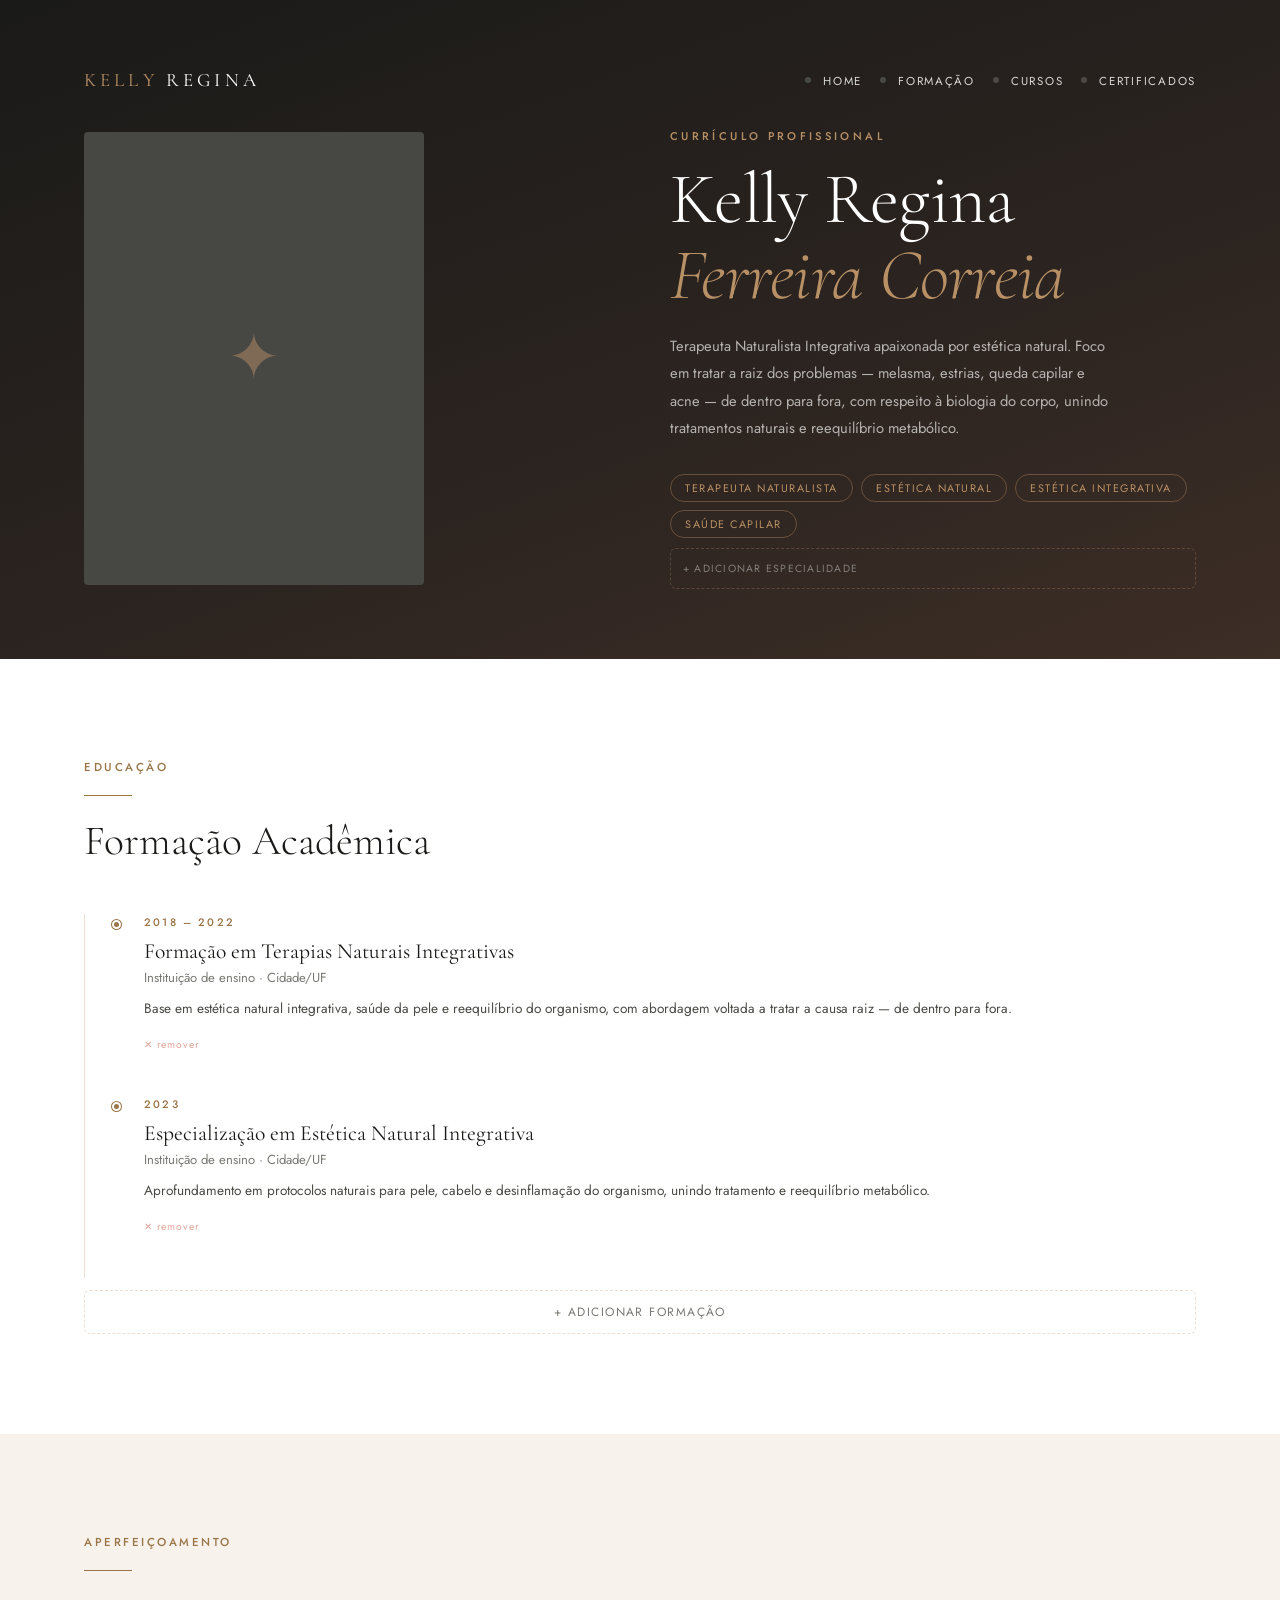
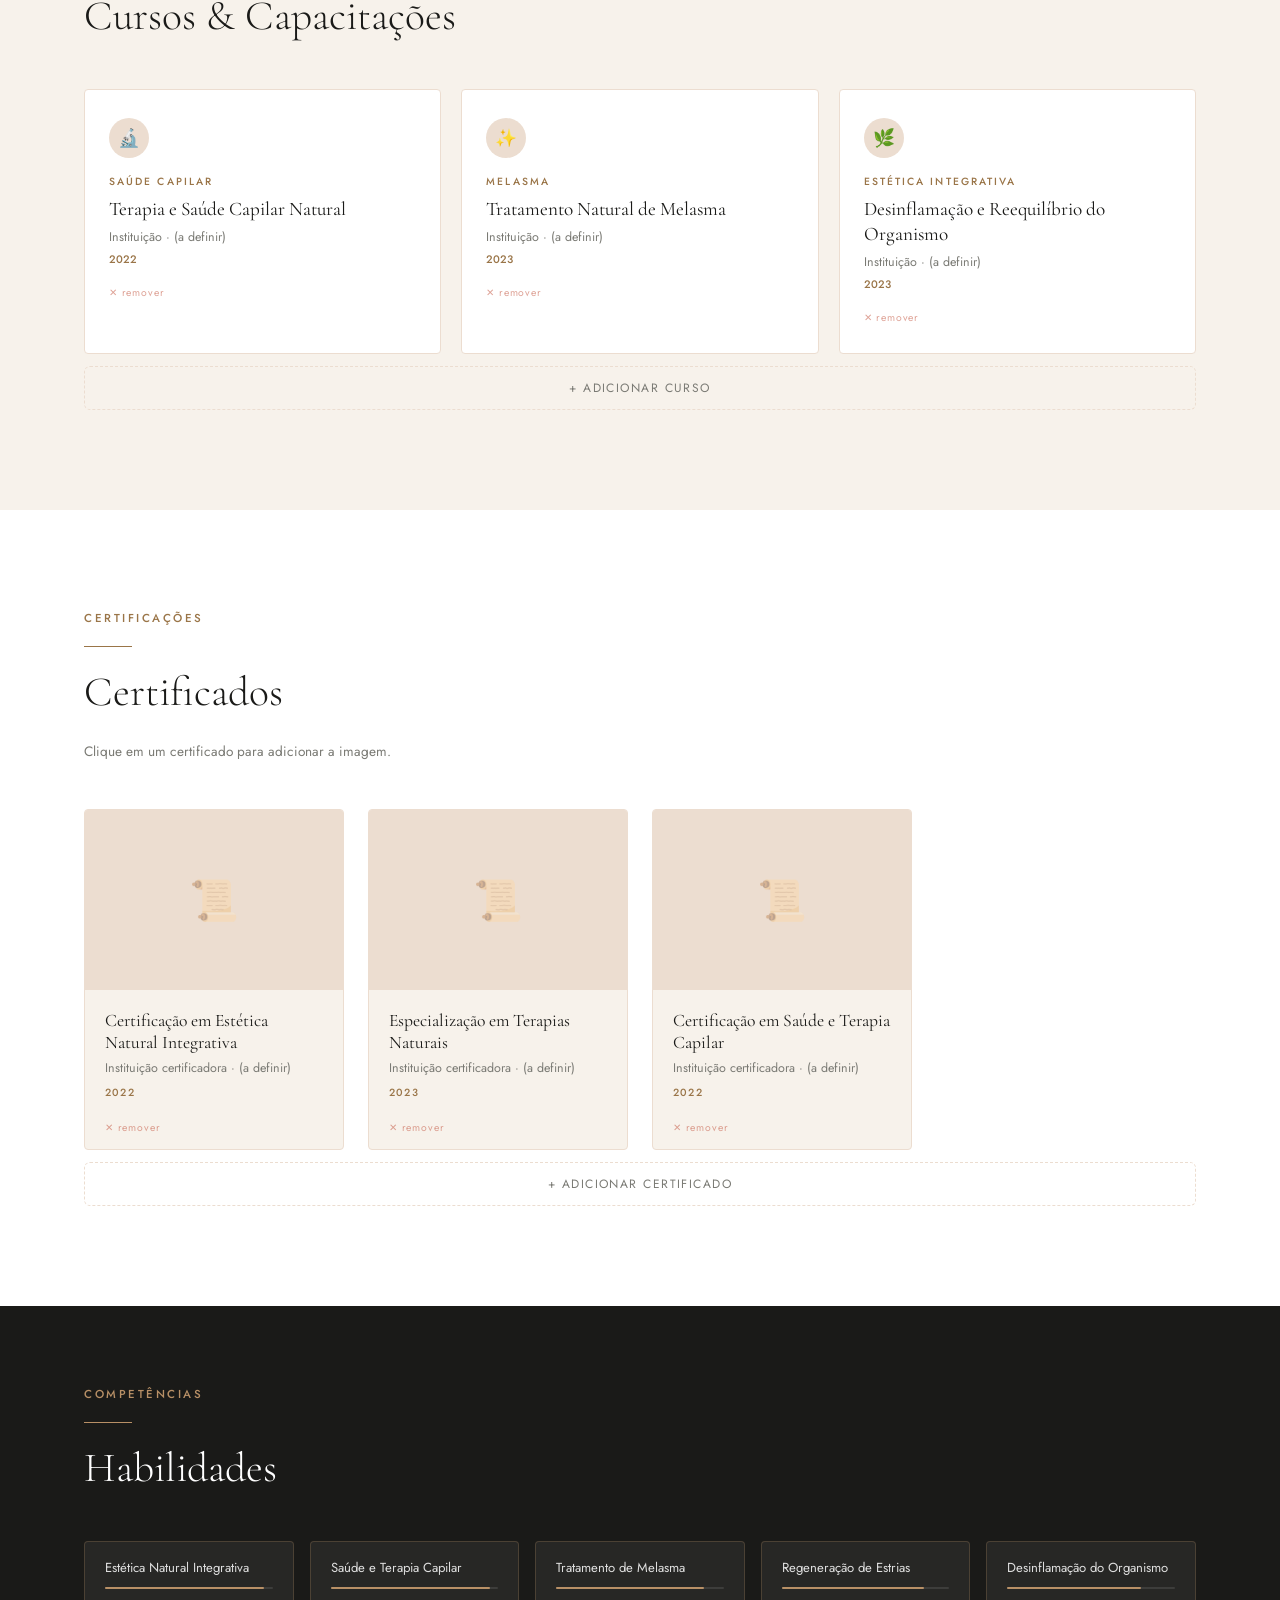
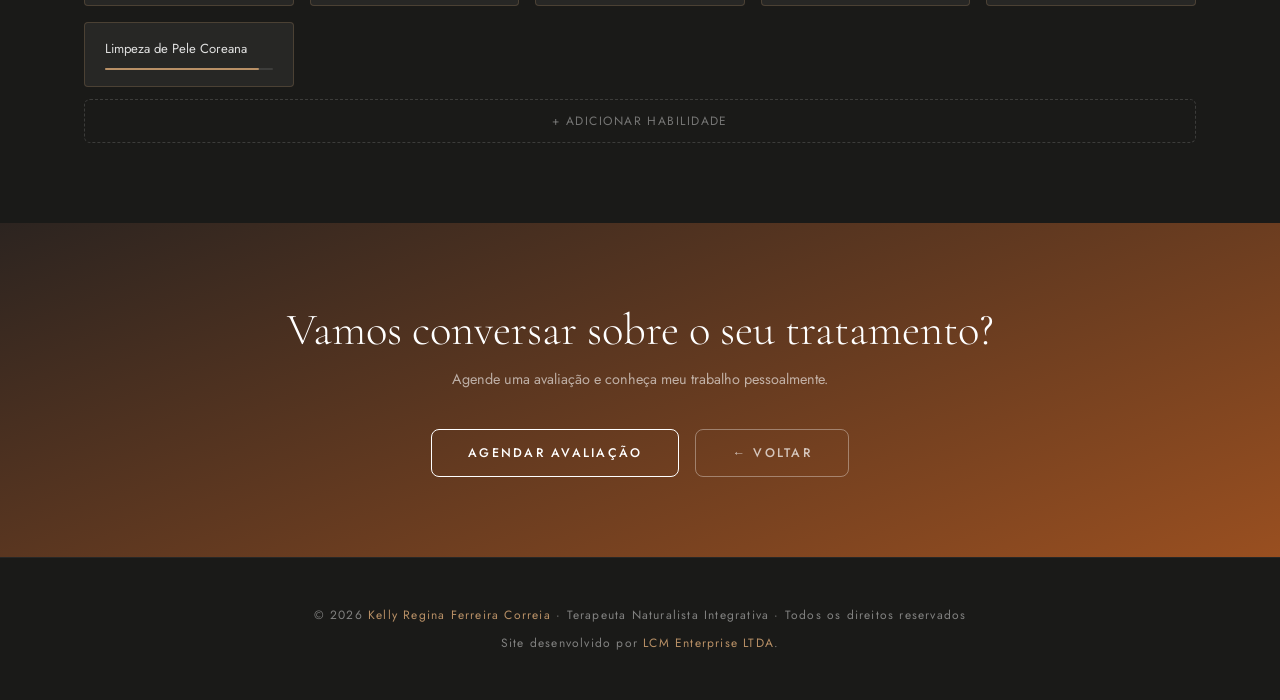
==== commit 93e6b0e9: "Atualização de editor" ====
--- a/curriculo.html
+++ b/curriculo.html
@@ -170,8 +170,6 @@
     }
   </style>
 
-  <!-- Visual Editor (global) -->
-  <link rel="stylesheet" href="editor/editor.css">
 </head>
 <body>
 
@@ -545,7 +543,6 @@
 
 </script>
 
-<!-- Visual Editor (global) -->
-<script src="editor/editor.js" defer></script>
+<script src="auth.js"></script>
 </body>
 </html>
